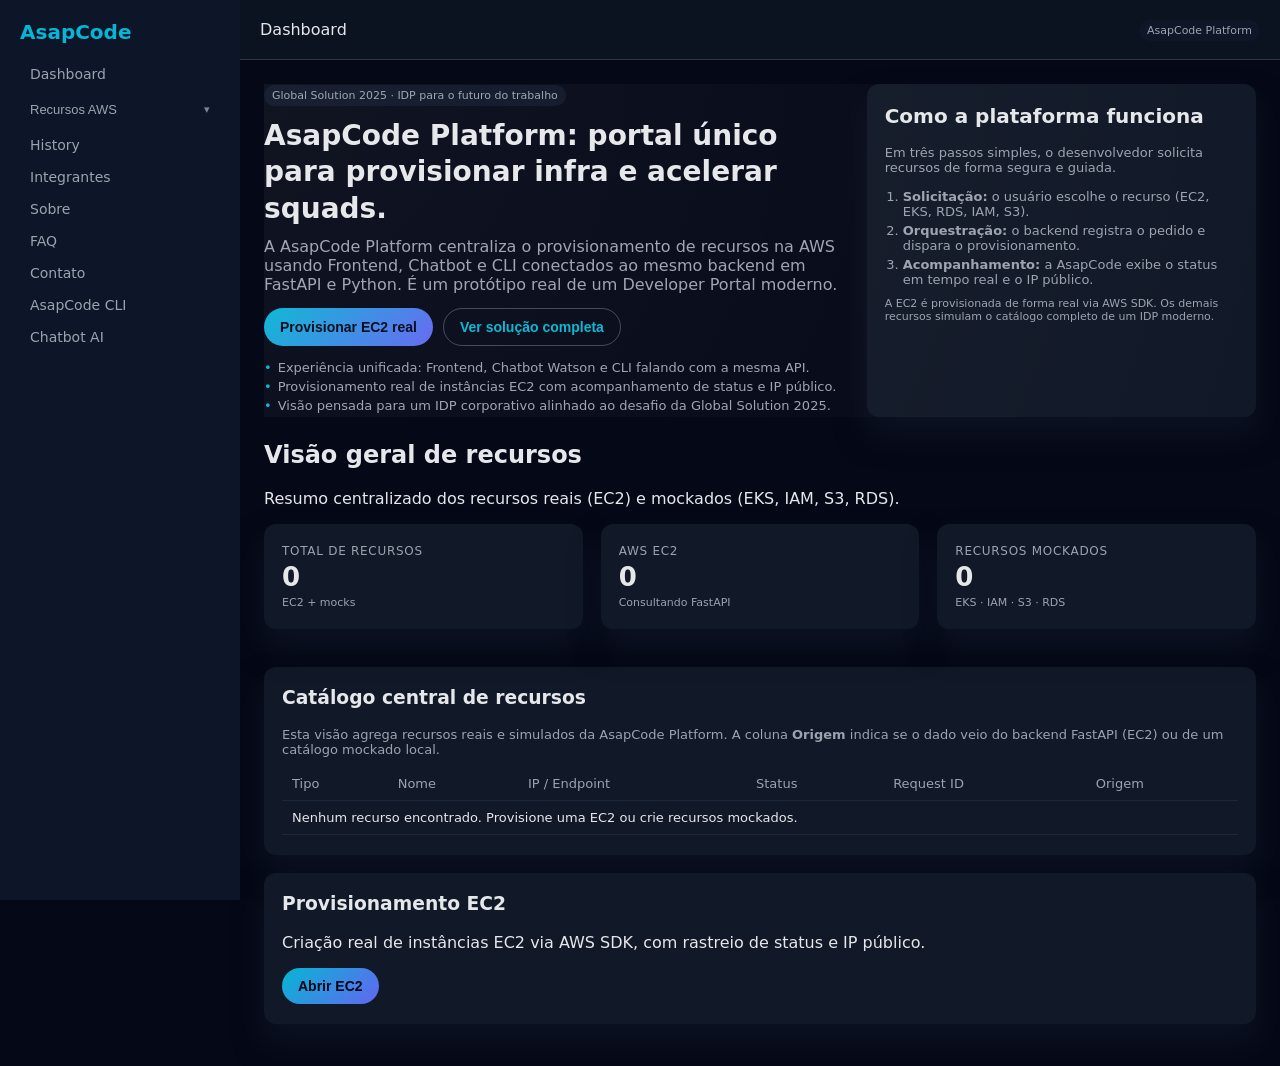
==== index.html @ 0efdb563 "estrutura base" ====
<!DOCTYPE html>
<html lang="pt-BR">
<head>
  <meta charset="UTF-8" />
  <meta name="viewport" content="width=device-width, initial-scale=1.0" />
  <title>Dashboard · AsapCode Platform</title>
  <link rel="stylesheet" href="css/style.css" />
  <link rel="stylesheet" href="css/menu-responsive.css" />
  
</head>
<body>
  <div class="hamburger" onclick="toggleMenu()">☰</div>
  <aside class="sidebar" id="sidebar">
    <h2>AsapCode</h2>
    <a href="index.html">Dashboard</a>
    <div class="sidebar-section">
      <button class="sidebar-section-toggle" type="button">
        <span>Recursos AWS</span>
        <span class="sidebar-section-arrow">▾</span>
      </button>
      <div class="sidebar-submenu">
        <a href="pages/ec2.html">EC2</a>
        <a href="pages/eks.html">EKS</a>
        <a href="pages/rds.html">RDS</a>
        <a href="pages/iam.html">IAM Roles</a>
        <a href="pages/s3.html">S3</a>
      </div>
    </div>
    <a href="pages/history.html">History</a>
    <a href="pages/integrantes.html">Integrantes</a>
    <a href="pages/sobre.html">Sobre</a>
    <a href="pages/faq.html">FAQ</a>
    <a href="pages/contato.html">Contato</a>
    <a href="pages/solution-01.html">AsapCode CLI</a>
    <a href="pages/solution-02.html">Chatbot AI</a>
  </aside>
  <header class="topbar">
    <div>Dashboard</div>
    <div><span class="badge">AsapCode Platform</span></div>
  </header>
  <!-- Área principal da página -->
<main class="main">

  <section class="hero">
    <div class="hero-text">
      <span class="badge">Global Solution 2025 · IDP para o futuro do trabalho</span>
      <h1>AsapCode Platform: portal único para provisionar infra e acelerar squads.</h1>
      <p>
        A AsapCode Platform centraliza o provisionamento de recursos na AWS usando Frontend, Chatbot
        e CLI conectados ao mesmo backend em FastAPI e Python. É um protótipo real de um
        Developer Portal moderno.
      </p>
      <div class="hero-actions">
        <button class="btn" onclick="window.location.href='pages/ec2.html'">
          Provisionar EC2 real
        </button>
        <button class="btn btn-outline" onclick="window.location.href='pages/solution-01.html'">
          Ver solução completa
        </button>
      </div>
      <ul class="hero-highlights">
        <li>Experiência unificada: Frontend, Chatbot Watson e CLI falando com a mesma API.</li>
        <li>Provisionamento real de instâncias EC2 com acompanhamento de status e IP público.</li>
        <li>Visão pensada para um IDP corporativo alinhado ao desafio da Global Solution 2025.</li>
      </ul>
    </div>
    <div class="hero-panel">
      <div class="card hero-card">
        <h2>Como a plataforma funciona</h2>
        <p class="hero-caption">
          Em três passos simples, o desenvolvedor solicita recursos de forma segura e guiada.
        </p>
        <ol class="hero-steps">
          <li><strong>Solicitação:</strong> o usuário escolhe o recurso (EC2, EKS, RDS, IAM, S3).</li>
          <li><strong>Orquestração:</strong> o backend registra o pedido e dispara o provisionamento.</li>
          <li><strong>Acompanhamento:</strong> a AsapCode exibe o status em tempo real e o IP público.</li>
        </ol>
        <p class="hero-footnote">
          A EC2 é provisionada de forma real via AWS SDK. Os demais recursos simulam o catálogo
          completo de um IDP moderno.
        </p>
      </div>
    </div>
  
  </section>

  <section class="section">
    <div class="section-header">
      <h2>Visão geral de recursos</h2>
      <p class="section-subtitle">Resumo centralizado dos recursos reais (EC2) e mockados (EKS, IAM, S3, RDS).</p>
    </div>

    <div class="row">
      <div class="col-33">
        <div class="card metric-card">
          <div class="metric-label">Total de recursos</div>
          <div class="metric-value" id="metricTotal">0</div>
          <div class="metric-hint">EC2 + mocks</div>
        </div>
      </div>
      <div class="col-33">
        <div class="card metric-card">
          <div class="metric-label">AWS EC2</div>
          <div class="metric-value" id="metricEc2">0</div>
          <div class="metric-hint">Consultando FastAPI</div>
        </div>
      </div>
      <div class="col-33">
        <div class="card metric-card">
          <div class="metric-label">Recursos mockados</div>
          <div class="metric-value" id="metricMock">0</div>
          <div class="metric-hint">EKS · IAM · S3 · RDS</div>
        </div>
      </div>
    </div>

    <!-- Card de conteúdo -->
<div class="card" style="margin-top:20px; overflow:auto;">
      <h3 style="margin-top:0;">Catálogo central de recursos</h3>
      <p style="font-size:13px;color:var(--muted);margin-bottom:10px;">
        Esta visão agrega recursos reais e simulados da AsapCode Platform. A coluna <strong>Origem</strong> indica se
        o dado veio do backend FastAPI (EC2) ou de um catálogo mockado local.
      </p>
      <table class="table" id="resourceTable">
        <thead>
          <tr>
            <th>Tipo</th>
            <th>Nome</th>
            <th>IP / Endpoint</th>
            <th>Status</th>
            <th>Request ID</th>
            <th>Origem</th>
          </tr>
        </thead>
        <tbody id="resourceTableBody">
          <tr>
            <td colspan="6">Carregando recursos...</td>
          </tr>
        </tbody>
      </table>
    </div>
  </section>


<div class="row">
  <div class="col-33">
    <!-- Card de conteúdo -->
<div class="card">
      <h3>Provisionamento EC2</h3>
      <p>Criação real de instâncias EC2 via AWS SDK, com rastreio de status e IP público.</p>
      <button class="btn" onclick="window.location.href='pages/ec2.html'">Abrir EC2</button>
    </div>
</main>
  <script src="js/mock-resources.js"></script>
  <script src="js/dashboard.js"></script>
  <script src="js/menu.js"></script>
</body>
</html>
---- css/style.css ----
/* AsapCode Platform - Final Frontend (Dark SaaS) */
:root {
  --bg:#050816;
  --surface:#0B1220;
  --card:#111827;
  --text:#E5E7EB;
  --muted:#9CA3AF;
  --accent:#06B6D4;
  --accent2:#6366F1;
  --radius:12px;
  --transition:200ms ease;
}
*{box-sizing:border-box;}
body{
  margin:0;
  background:var(--bg);
  color:var(--text);
  font-family:system-ui,-apple-system,BlinkMacSystemFont,"Segoe UI",sans-serif;
}

/* Layout */
.sidebar{
  position:fixed;
  left:0; top:0; bottom:0;
  width:240px;
  background:var(--surface);
  padding:20px;
  display:flex;
  flex-direction:column;
  gap:4px;
}
.sidebar h2{
  margin:0 0 12px;
  font-size:20px;
  color:var(--accent);
}
.sidebar a{
  display:block;
  padding:6px 10px;
  border-radius:8px;
  color:var(--muted);
  text-decoration:none;
  font-size:14px;
  transition:background var(--transition),color var(--transition);
}
.sidebar a:hover{
  background:rgba(148,163,184,0.15);
  color:var(--text);
}

.topbar{
  position:fixed;
  left:240px;
  right:0;
  top:0;
  height:60px;
  background:var(--surface);
  display:flex;
  align-items:center;
  justify-content:space-between;
  padding:0 20px;
  border-bottom:1px solid rgba(148,163,184,0.25);
}
.main{
  margin-left:240px;
  margin-top:60px;
  padding:24px;
}

/* Cards & UI */
.card{
  background:var(--card);
  border-radius:var(--radius);
  padding:20px 18px;
  margin-bottom:18px;
  box-shadow:0 18px 30px rgba(15,23,42,0.7);
}
.card h1,.card h2,.card h3{
  margin-top:0;
}
.card h1{font-size:26px;}
.card h2{font-size:20px;}

.row{
  display:flex;
  gap:18px;
  flex-wrap:wrap;
}
.col-50{flex:1 1 280px;}
.col-33{flex:1 1 220px;}

.btn{
  display:inline-flex;
  align-items:center;
  justify-content:center;
  gap:6px;
  padding:10px 16px;
  border-radius:999px;
  border:none;
  cursor:pointer;
  background:linear-gradient(135deg,var(--accent),var(--accent2));
  color:#020617;
  font-weight:600;
  font-size:14px;
  transition:transform var(--transition),box-shadow var(--transition),opacity var(--transition);
}
.btn:hover{
  opacity:0.95;
  box-shadow:0 10px 25px rgba(56,189,248,0.35);
  transform:translateY(-1px);
}
.btn-outline{
  background:transparent;
  color:var(--accent);
  border:1px solid rgba(148,163,184,0.4);
}
.badge{
  display:inline-flex;
  align-items:center;
  padding:4px 8px;
  border-radius:999px;
  font-size:11px;
  background:rgba(15,23,42,0.9);
  color:var(--muted);
}

/* Forms */
.label{
  font-size:13px;
  color:var(--muted);
  margin-bottom:4px;
  display:block;
}
.input, select, textarea{
  width:100%;
  padding:9px 10px;
  border-radius:9px;
  border:1px solid rgba(148,163,184,0.35);
  background:#020617;
  color:var(--text);
  font-size:13px;
  outline:none;
  margin-bottom:10px;
}
.input:focus, select:focus, textarea:focus{
  border-color:var(--accent);
  box-shadow:0 0 0 1px rgba(56,189,248,0.35);
}
textarea{min-height:120px;resize:vertical;}

/* Table */
.table{
  width:100%;
  border-collapse:collapse;
  font-size:13px;
}
.table th,.table td{
  padding:9px 10px;
  border-bottom:1px solid rgba(30,41,59,0.95);
}
.table th{
  text-align:left;
  color:var(--muted);
  font-weight:500;
}
.table tr:hover td{
  background:rgba(15,23,42,0.9);
}
.status-pill{
  display:inline-flex;
  align-items:center;
  padding:3px 8px;
  border-radius:999px;
  font-size:11px;
  font-weight:600;
}
.status-queued{background:#1d4ed8;color:#e0f2fe;}
.status-provisioning{background:#f97316;color:#fff7ed;}
.status-running{background:#16a34a;color:#ecfdf5;}
.status-error{background:#b91c1c;color:#fee2e2;}

/* Team grid */
.team-grid{
  display:grid;
  grid-template-columns:repeat(auto-fit,minmax(240px,1fr));
  gap:18px;
}
.team-card{
  background:var(--card);
  border-radius:var(--radius);
  padding:16px;
  text-align:center;
}
.team-card img{
  width:96px;
  height:96px;
  border-radius:999px;
  object-fit:cover;
  margin-bottom:10px;
  border:2px solid rgba(148,163,184,0.5);
}
.team-card h3{margin:4px 0 2px;font-size:16px;}
.team-card p{margin:0;font-size:13px;color:var(--muted);}
.team-links{
  margin-top:8px;
  display:flex;
  justify-content:center;
  gap:10px;
}
.team-links a{
  font-size:12px;
  color:var(--accent);
  text-decoration:none;
}

/* FAQ */
.faq-item{border-bottom:1px solid rgba(30,41,59,0.9);padding:10px 0;}
.faq-q{
  cursor:pointer;
  display:flex;
  justify-content:space-between;
  align-items:center;
  font-size:14px;
}
.faq-a{
  font-size:13px;
  color:var(--muted);
  margin-top:6px;
  display:none;
}
.faq-a.open{display:block;}

/* Modal */
.modal-backdrop{
  position:fixed;
  inset:0;
  background:rgba(15,23,42,0.85);
  display:none;
  align-items:center;
  justify-content:center;
  z-index:50;
}
.modal-backdrop.open{display:flex;}
.modal{
  background:var(--surface);
  border-radius:var(--radius);
  padding:20px 18px;
  width:100%;
  max-width:480px;
  box-shadow:0 30px 60px rgba(15,23,42,0.9);
  max-height:80vh;
  overflow-y:auto;
}


/* Permite sempre scroll vertical */
html, body {
  height: auto !important;
  min-height: 100%;
  overflow-x: hidden !important;
  overflow-y: auto !important;
}

/* Corrige desaparecimento quando o zoom muda */
.main {
  min-height: auto !important;
  height: auto !important;
  overflow-y: visible !important;
}

/* Remove qualquer limite que esconda conteúdo */
.card {
  overflow: visible;
}




/* Sidebar submenu for AWS resources */
.sidebar-section{
  margin-top:4px;
}
.sidebar-section-toggle{
  width:100%;
  display:flex;
  align-items:center;
  justify-content:space-between;
  padding:6px 10px;
  border-radius:8px;
  border:none;
  background:transparent;
  color:var(--muted);
  font-size:13px;
  cursor:pointer;
  text-align:left;
}
.sidebar-section-toggle:hover{
  background:rgba(148,163,184,0.15);
  color:var(--text);
}
.sidebar-section-arrow{
  font-size:11px;
  opacity:0.8;
}
.sidebar-submenu{
  margin-top:4px;
  padding-left:8px;
  display:flex;
  flex-direction:column;
  gap:2px;
}
.sidebar-submenu a{
  font-size:13px;
  padding:4px 10px;
}

/* Small screen layout refinements */
@media(max-width:1024px){
  .topbar{
    height:56px;
  }
  .main{
    padding:18px;
  }
}
@media(max-width:720px){
  .row{
    flex-direction:column;
  }
}


.sidebar-section .sidebar-submenu{
  max-height:500px;
  overflow:hidden;
  transition:max-height var(--transition);
}
.sidebar-section:not(.open) .sidebar-submenu{
  max-height:0;
}


/* Hero (home) */
.hero{
  display:flex;
  flex-wrap:wrap;
  gap:24px;
  align-items:stretch;
  margin-bottom:24px;
}
.hero-text{
  flex:2 1 320px;
}
.hero-panel{
  flex:1 1 260px;
}
.hero h1{
  font-size:28px;
  line-height:1.3;
  margin:12px 0 10px;
}
.hero p{
  margin:0 0 14px;
  color:var(--muted);
}
.hero-actions{
  display:flex;
  flex-wrap:wrap;
  gap:10px;
  margin-bottom:14px;
}
.hero-highlights{
  list-style:none;
  padding:0;
  margin:0;
  font-size:13px;
  color:var(--muted);
}
.hero-highlights li{
  margin-bottom:4px;
}
.hero-highlights li::before{
  content:'•';
  color:var(--accent);
  margin-right:6px;
}
.hero-card{
  height:100%;
}
.hero-caption{
  font-size:13px;
  color:var(--muted);
  margin-bottom:10px;
}
.hero-steps{
  margin:0 0 10px;
  padding-left:18px;
  font-size:13px;
  color:var(--muted);
}
.hero-steps li{
  margin-bottom:4px;
}
.hero-footnote{
  font-size:11px;
  color:var(--muted);
}

/* Utilitários de texto */
.text-caption{
  font-size:13px;
  color:var(--muted);
  margin-bottom:10px;
}
.text-caption--no-margin{
  margin-bottom:0;
}

/* Modal actions (buttons alinhados à direita) */
.modal-actions{
  display:flex;
  justify-content:flex-end;
  gap:10px;
  margin-top:8px;
}

/* Hero ajuste mobile */
@media (max-width: 820px){
  .hero{
    flex-direction:column;
  }
}


/* Animations */
.fade-in { opacity:0; animation: fadeIn .8s ease forwards; }
@keyframes fadeIn { from{opacity:0; transform:translateY(10px);} to{opacity:1; transform:translateY(0);} }
.card:hover { transform: translateY(-4px); transition: .25s; }

/* Parallax hero */
.hero { position:relative; }
.hero::after {
  content:"";
  position:absolute; top:0; left:0; right:0; bottom:0;
  background: radial-gradient(circle at top left, rgba(255,255,255,0.05), transparent);
  pointer-events:none;
  animation: floatBg 10s ease-in-out infinite alternate;
}
@keyframes floatBg {
  from { transform: translate(0,0); }
  to { transform: translate(20px,20px); }
}


/* Dashboard metrics */
.metric-card{
  display:flex;
  flex-direction:column;
  gap:4px;
}
.metric-label{
  font-size:12px;
  color:var(--muted);
  text-transform:uppercase;
  letter-spacing:0.06em;
}
.metric-value{
  font-size:26px;
  font-weight:700;
}
.metric-hint{
  font-size:11px;
  color:var(--muted);
}
---- css/menu-responsive.css ----
/* =============================
   MENU HAMBÚRGUER RESPONSIVO
   AsapCode Platform
   ============================= */

/* Estilo base */
.hamburger {
  display: none;
  position: fixed;
  top: 14px;
  left: 14px;
  font-size: 28px;
  cursor: pointer;
  z-index: 9999;
  color: var(--text);
  background: rgba(0,0,0,0.75);
  padding: 6px 12px;
  border-radius: 6px;
  backdrop-filter: blur(6px);
}

/* Sidebar — comportamento padrão */
.sidebar {
  width: 240px;
  position: fixed;
  top: 0;
  left: 0;
  height: 100vh;
  background: rgba(15,23,42,0.93);
  overflow-y: auto;
  transition: transform .25s ease-in-out;
  z-index: 8000;
  transform: translateX(0);
}

/* =============================
   MOBILE / TABLET
   ============================= */
@media (max-width: 820px) {

  /* EXIBE o hambúrguer */
  .hamburger {
    display: block !important;
  }

  /* Sidebar começa fechada */
  .sidebar {
    transform: translateX(-100%);
  }

  /* Quando aberta */
  .sidebar.open {
    transform: translateX(0);
  }

  /* Ajusta topbar */
  .topbar {
    padding-left: 60px !important;
  }

  /* Conteúdo NÃO some no mobile */
  .main {
    margin-left: 0 !important;
    padding-left: 18px !important;
    padding-right: 18px !important;
  }
}
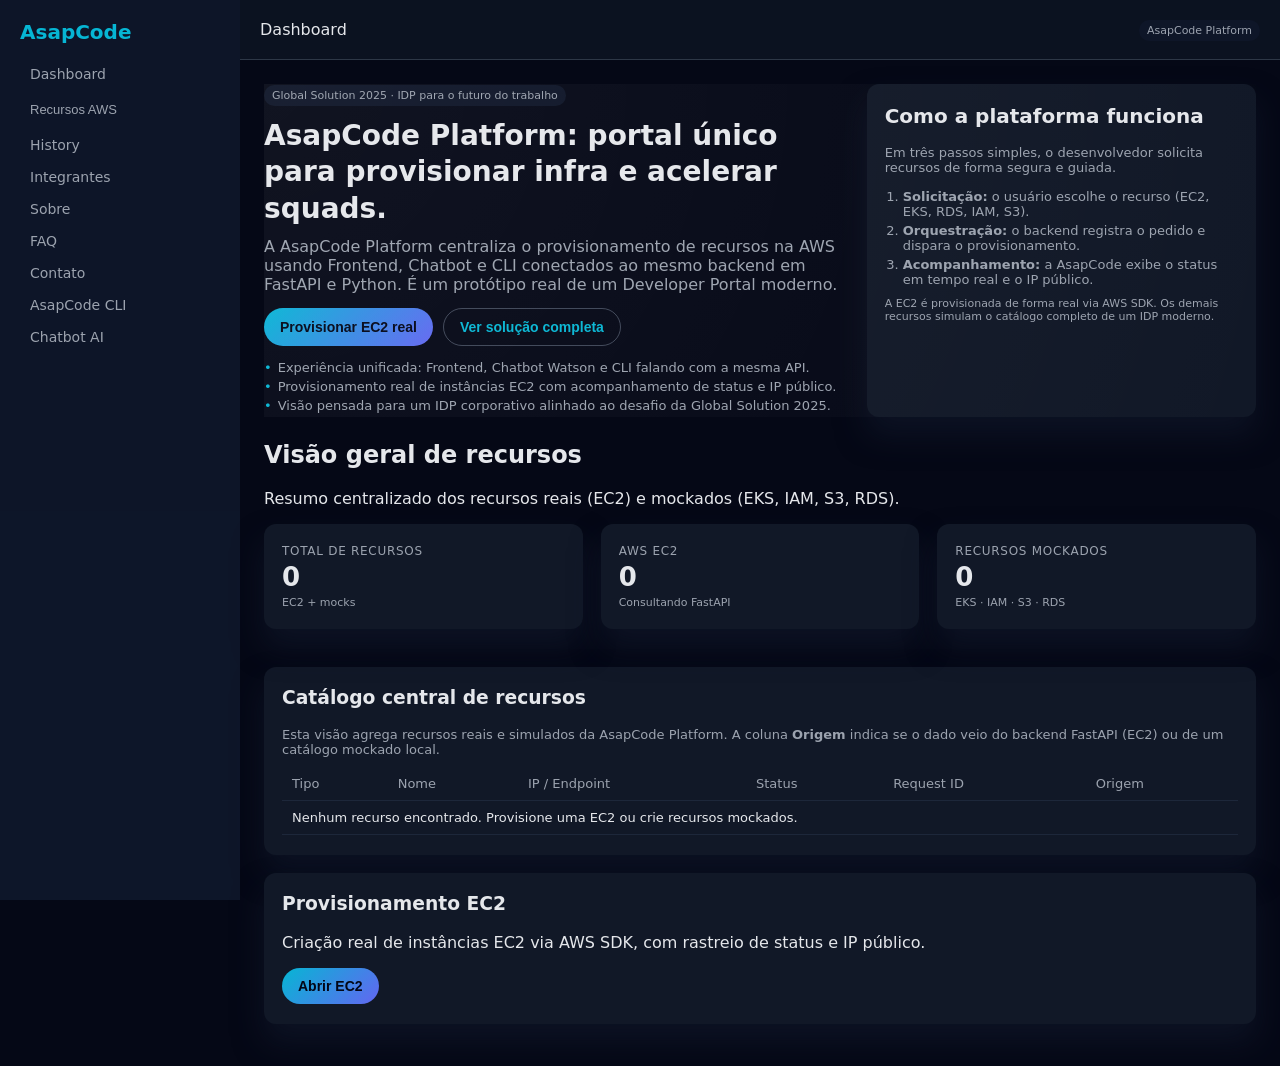
==== commit 00c7ecbc: "Format update" ====
--- a/index.html
+++ b/index.html
@@ -6,7 +6,6 @@
   <title>Dashboard · AsapCode Platform</title>
   <link rel="stylesheet" href="css/style.css" />
   <link rel="stylesheet" href="css/menu-responsive.css" />
-  
 </head>
 <body>
   <div class="hamburger" onclick="toggleMenu()">☰</div>
@@ -16,7 +15,7 @@
     <div class="sidebar-section">
       <button class="sidebar-section-toggle" type="button">
         <span>Recursos AWS</span>
-        <span class="sidebar-section-arrow">▾</span>
+        <span class="sidebar-section-arrow"></span>
       </button>
       <div class="sidebar-submenu">
         <a href="pages/ec2.html">EC2</a>
@@ -40,7 +39,6 @@
   </header>
   <!-- Área principal da página -->
 <main class="main">
-
   <section class="hero">
     <div class="hero-text">
       <span class="badge">Global Solution 2025 · IDP para o futuro do trabalho</span>
@@ -81,15 +79,12 @@
         </p>
       </div>
     </div>
-  
   </section>
-
   <section class="section">
     <div class="section-header">
       <h2>Visão geral de recursos</h2>
       <p class="section-subtitle">Resumo centralizado dos recursos reais (EC2) e mockados (EKS, IAM, S3, RDS).</p>
     </div>
-
     <div class="row">
       <div class="col-33">
         <div class="card metric-card">
@@ -113,7 +108,6 @@
         </div>
       </div>
     </div>
-
     <!-- Card de conteúdo -->
 <div class="card" style="margin-top:20px; overflow:auto;">
       <h3 style="margin-top:0;">Catálogo central de recursos</h3>
@@ -140,8 +134,6 @@
       </table>
     </div>
   </section>
-
-
 <div class="row">
   <div class="col-33">
     <!-- Card de conteúdo -->
